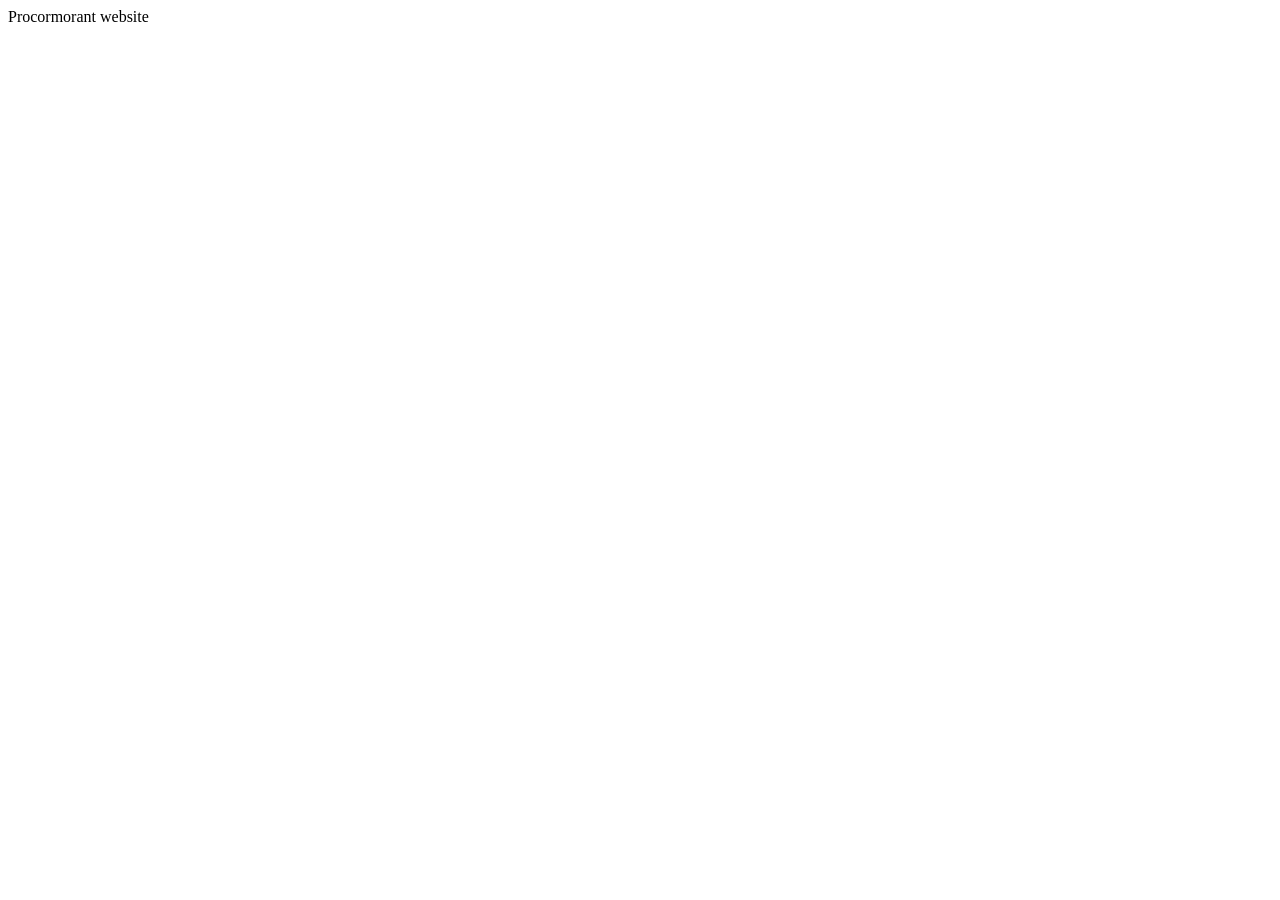
==== index.html @ 2707fc38 "First Commit" ====
<!DOCTYPE html>
<head>
<title>Procormorant - Business en IT Consultancy en Coaching</title>

</head>
<body>

    <div style="vertical-align: middle;">
        Procormorant website
    </div>
</body>

</html>
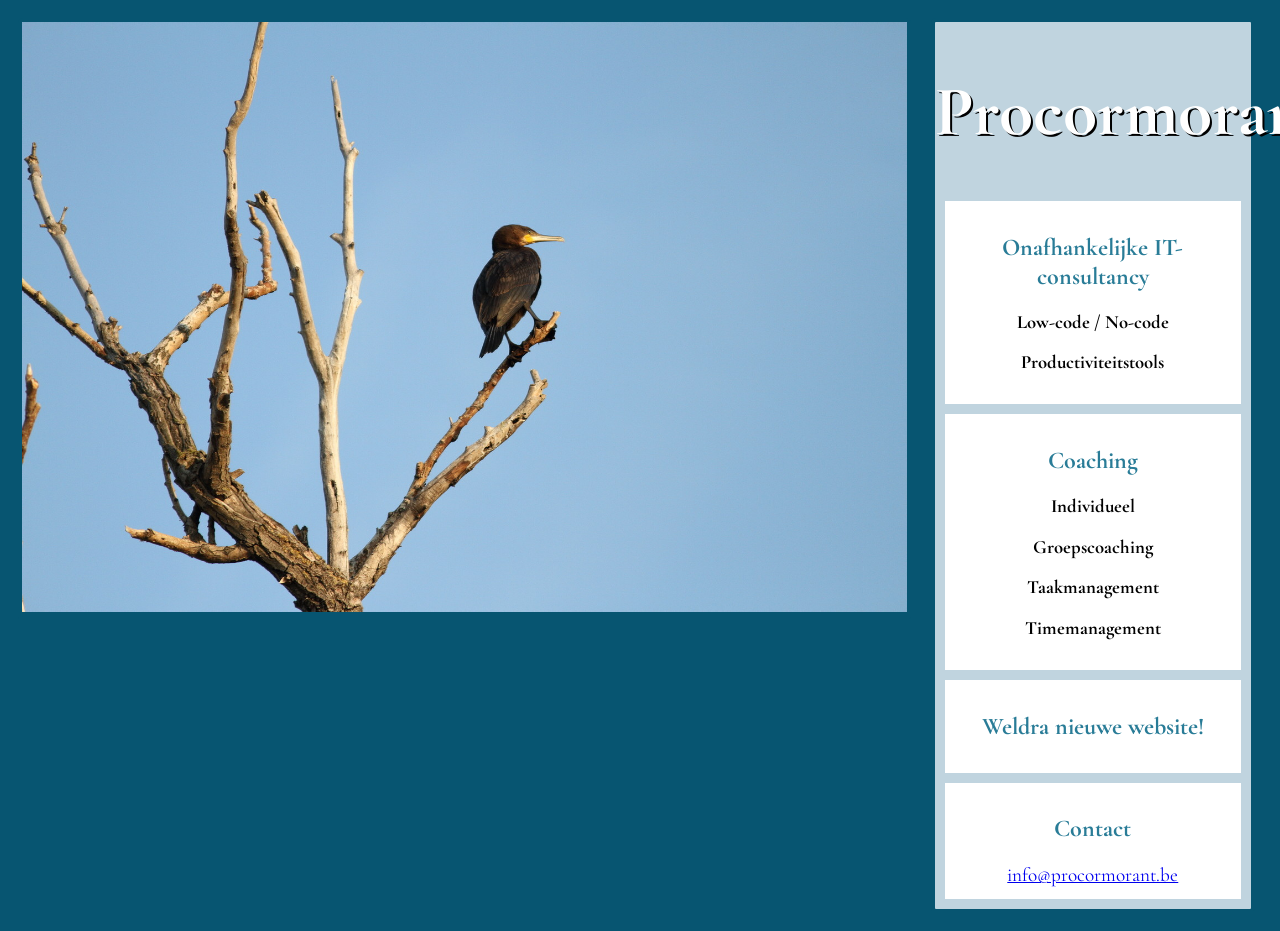
==== commit 160bc439: "Eerste ontwerp" ====
--- a/index.html
+++ b/index.html
@@ -1,13 +1,40 @@
 <!DOCTYPE html>
 <head>
+<meta name="viewport" content="width=device-width, initial-scale=1">
 <title>Procormorant - Business en IT Consultancy en Coaching</title>
-
+<link rel="preconnect" href="https://fonts.gstatic.com">
+<link href="https://fonts.googleapis.com/css2?family=Cormorant+Garamond:wght@500&display=swap" rel="stylesheet">
+<link rel="stylesheet" href="style.css">
 </head>
 <body>
+    <div class="row">
+        <div class="column left">
+            <img src="9085420_great-cormoran-on-dead-tree.jpg" />
+        </div>
+        <div class="column right">
 
-    <div style="vertical-align: middle;">
-        Procormorant website
-    </div>
+            <h1>Procormorant</h1>
+            <div class="info">
+                <h2>Onafhankelijke IT-consultancy</h2>
+                <h3>Low-code / No-code</h3> 
+                <h3>Productiviteitstools</h3> 
+            </div>
+            <div class="info">
+                <h2>Coaching</h2>
+               <h3>Individueel</h3> 
+               <h3>Groepscoaching</h3>
+               <h3>Taakmanagement</h3>
+               <h3>Timemanagement</h3>   
+            </div>
+            <div class="info">
+                <h2>Weldra nieuwe website!</h2>
+            </div>
+            <div class="info">
+                <h2>Contact</h2>
+                <a href="mailto:info@procormorant.be" style="font-size: larger;">info@procormorant.be</a>
+            </div>
+        </div>
+      </div> 
 </body>
 
 </html>
--- a/style.css
+++ b/style.css
@@ -0,0 +1,52 @@
+body{
+  font-family: 'Cormorant Garamond', serif;
+  background-color: #075571;
+}
+
+img{
+    max-width:100%;
+    max-height:100%
+}
+
+.column {
+    float: left;
+    border: 4px solid #075571;
+    border-radius: 5px;
+    margin: 10px;
+  }
+  
+  .left {
+    width: 70%;
+    
+  }
+  
+  .right {
+    width: 25%;
+    text-align: center;
+    background-color: #C0D4DF;
+  }
+  /* Clear floats after the columns */
+.row:after {
+    content: "";
+    display: table;
+    clear: both;
+}
+
+@media screen and (max-width: 600px) {
+    .column {
+      width: 100%;
+    }
+}
+.info{
+    padding: 12px;
+    margin: 10px;
+    background-color: #FFFFFF;
+}
+h2{
+    color: #297C97;
+}
+h1{
+    color: #FFFFFF;
+    text-shadow: 2px 2px black;
+    font-size: 70px;
+}
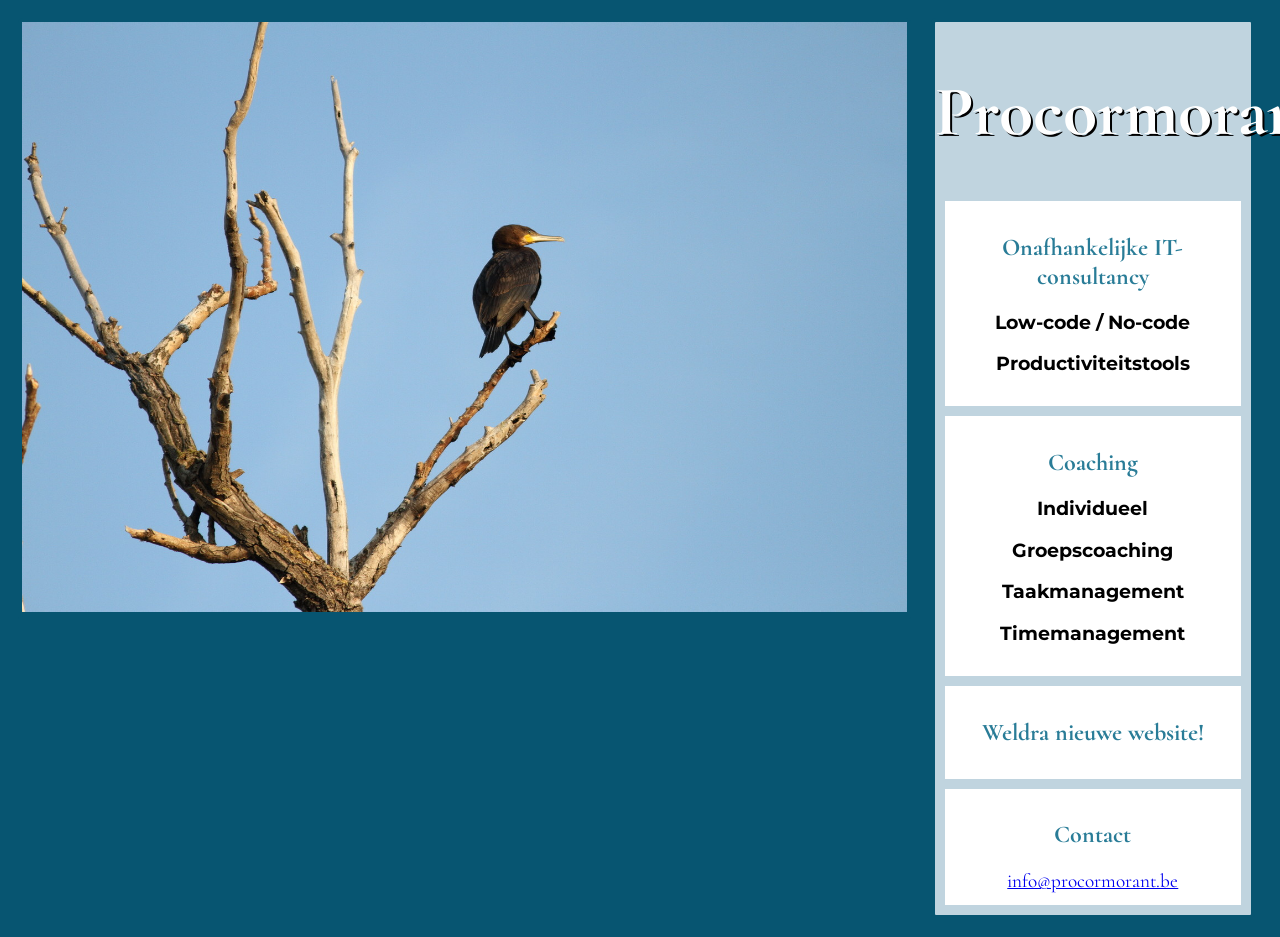
==== commit 7d52913d: "Font aanpassingen" ====
--- a/index.html
+++ b/index.html
@@ -2,8 +2,9 @@
 <head>
 <meta name="viewport" content="width=device-width, initial-scale=1">
 <title>Procormorant - Business en IT Consultancy en Coaching</title>
+
 <link rel="preconnect" href="https://fonts.gstatic.com">
-<link href="https://fonts.googleapis.com/css2?family=Cormorant+Garamond:wght@500&display=swap" rel="stylesheet">
+<link href="https://fonts.googleapis.com/css2?family=Cormorant:ital,wght@1,700&family=Montserrat&display=swap" rel="stylesheet">
 <link rel="stylesheet" href="style.css">
 </head>
 <body>
--- a/style.css
+++ b/style.css
@@ -1,5 +1,5 @@
 body{
-  font-family: 'Cormorant Garamond', serif;
+  font-family: 'Cormorant', serif;
   background-color: #075571;
 }
 
@@ -49,4 +49,8 @@
     color: #FFFFFF;
     text-shadow: 2px 2px black;
     font-size: 70px;
+}
+h3{
+  font-family: 'Montserrat', sans-serif;
+
 }
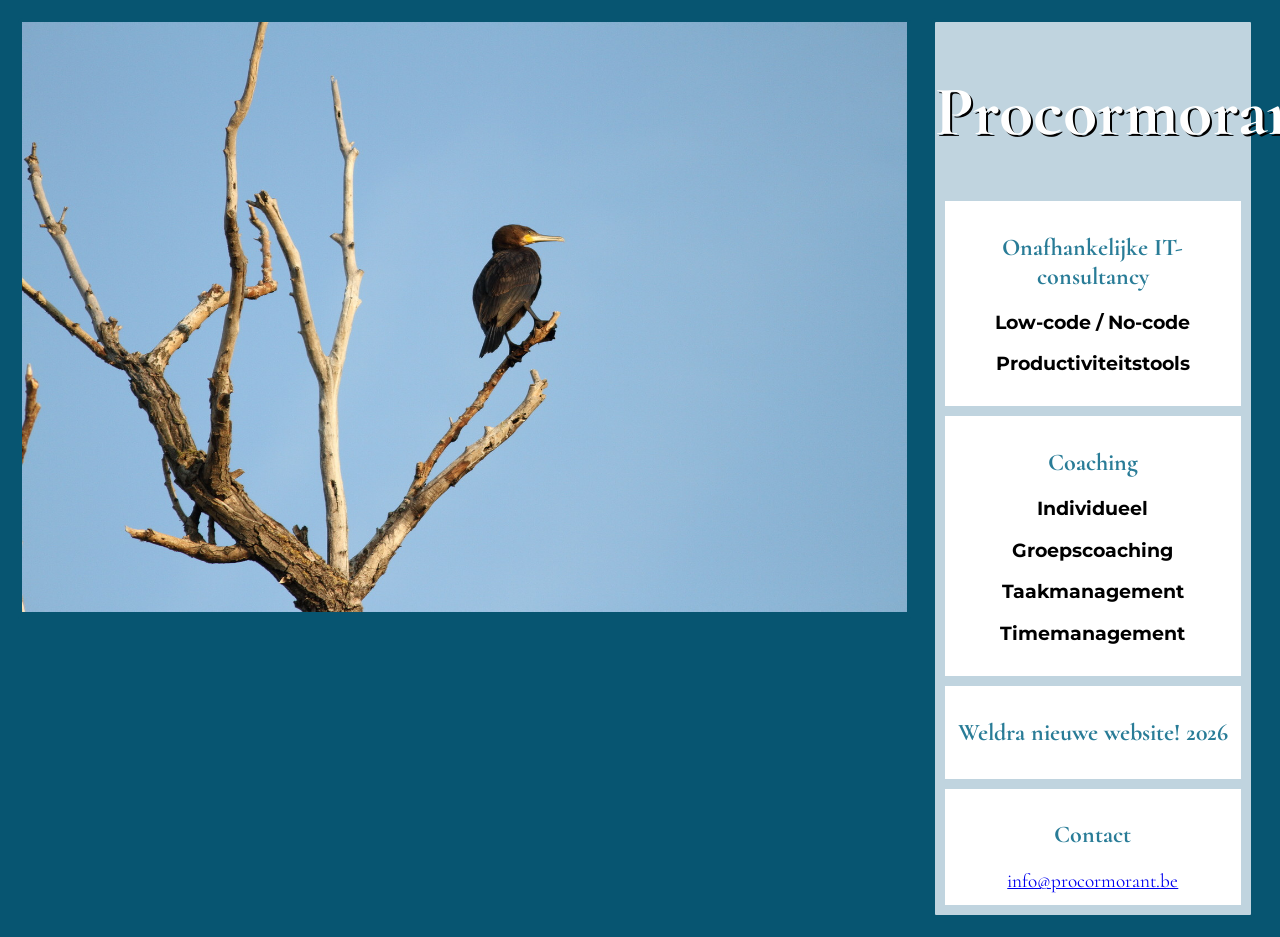
==== commit 21aeefc9: "testje" ====
--- a/index.html
+++ b/index.html
@@ -28,7 +28,7 @@
                <h3>Timemanagement</h3>   
             </div>
             <div class="info">
-                <h2>Weldra nieuwe website!</h2>
+                <h2>Weldra nieuwe website! 2026</h2>
             </div>
             <div class="info">
                 <h2>Contact</h2>
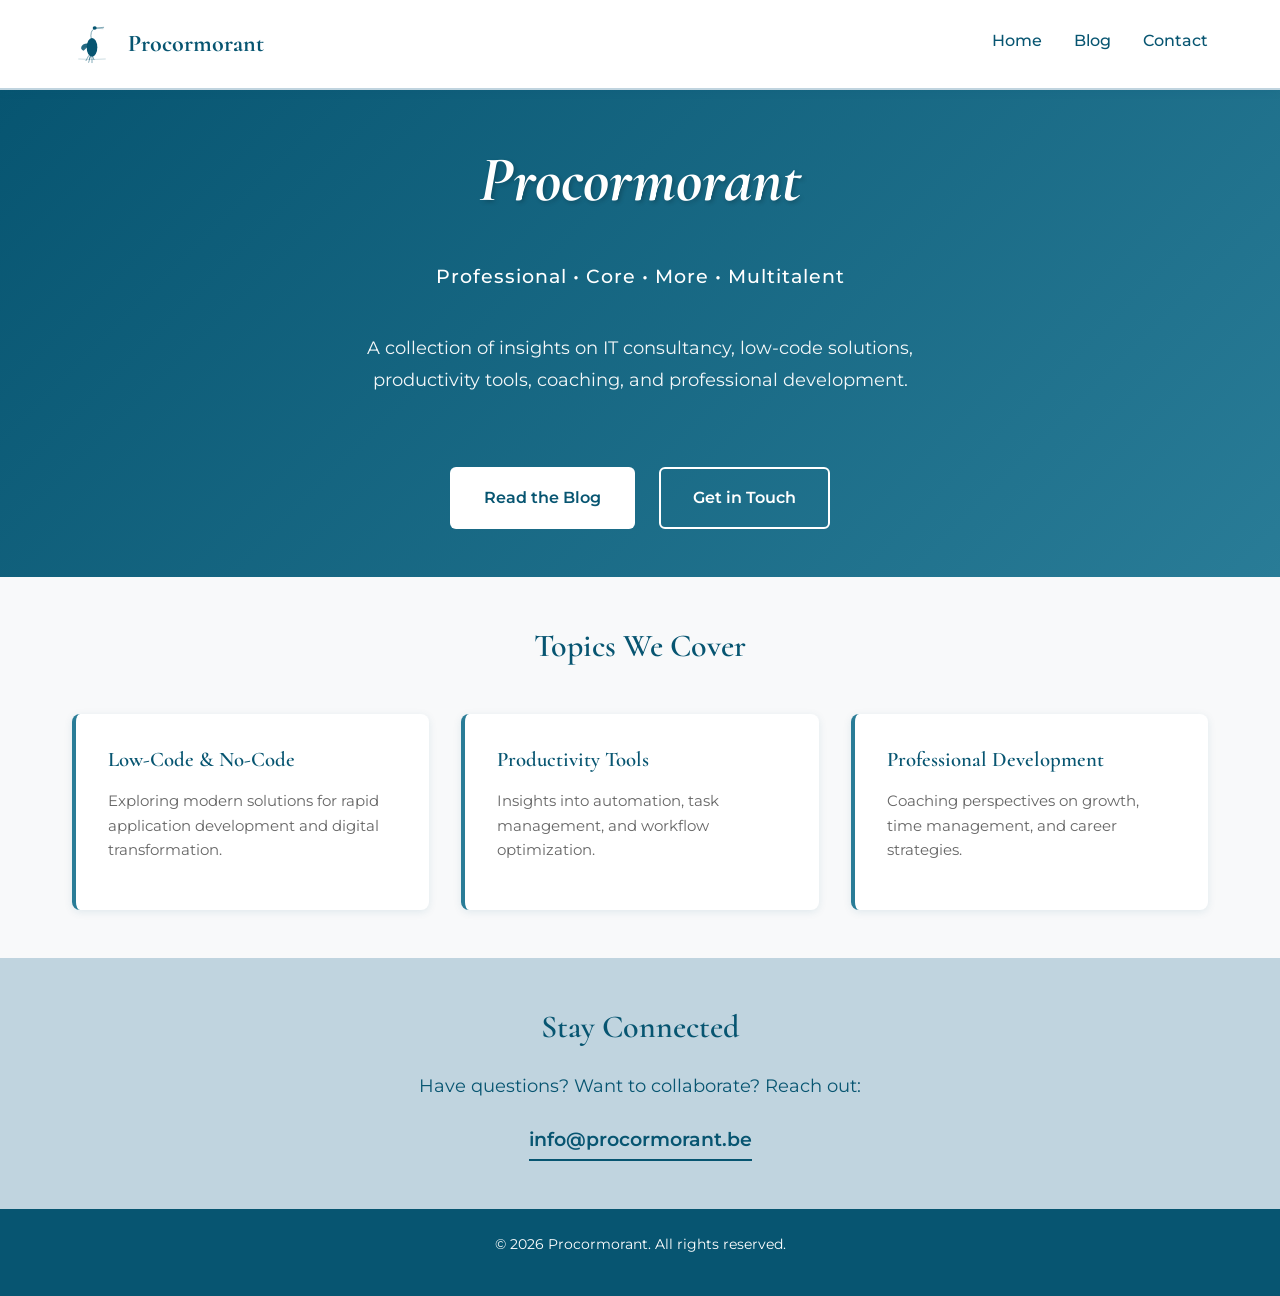
==== commit a7bb2d15: "test commit" ====
--- a/index.html
+++ b/index.html
@@ -1,41 +1,104 @@
 <!DOCTYPE html>
+<html lang="en">
 <head>
-<meta name="viewport" content="width=device-width, initial-scale=1">
-<title>Procormorant - Business en IT Consultancy en Coaching</title>
-
-<link rel="preconnect" href="https://fonts.gstatic.com">
-<link href="https://fonts.googleapis.com/css2?family=Cormorant:ital,wght@1,700&family=Montserrat&display=swap" rel="stylesheet">
-<link rel="stylesheet" href="style.css">
+    <meta charset="UTF-8">
+    <meta name="viewport" content="width=device-width, initial-scale=1">
+    <title>Procormorant - Blog & IT Reference</title>
+    <link rel="preconnect" href="https://fonts.gstatic.com">
+    <link href="https://fonts.googleapis.com/css2?family=Cormorant:ital,wght@0,400;0,600;1,700&family=Montserrat:wght@400;500;600&display=swap" rel="stylesheet">
+    <link rel="stylesheet" href="style.css">
+    <link rel="icon" href="cormorant-logo.svg" type="image/svg+xml">
 </head>
 <body>
-    <div class="row">
-        <div class="column left">
-            <img src="9085420_great-cormoran-on-dead-tree.jpg" />
-        </div>
-        <div class="column right">
-
-            <h1>Procormorant</h1>
-            <div class="info">
-                <h2>Onafhankelijke IT-consultancy</h2>
-                <h3>Low-code / No-code</h3> 
-                <h3>Productiviteitstools</h3> 
-            </div>
-            <div class="info">
-                <h2>Coaching</h2>
-               <h3>Individueel</h3> 
-               <h3>Groepscoaching</h3>
-               <h3>Taakmanagement</h3>
-               <h3>Timemanagement</h3>   
-            </div>
-            <div class="info">
-                <h2>Weldra nieuwe website! 2026</h2>
-            </div>
-            <div class="info">
-                <h2>Contact</h2>
-                <a href="mailto:info@procormorant.be" style="font-size: larger;">info@procormorant.be</a>
+    <!-- Header -->
+    <header class="header">
+        <div class="container">
+            <div class="header-content">
+                <div class="logo">
+                    <svg viewBox="0 0 120 120" xmlns="http://www.w3.org/2000/svg" width="40" height="40">
+                        <defs>
+                            <style>
+                                .body { fill: #075571; }
+                                .detail { fill: none; stroke: #075571; stroke-width: 1.5; stroke-linecap: round; stroke-linejoin: round; }
+                            </style>
+                        </defs>
+                        <ellipse cx="60" cy="70" rx="16" ry="28" class="body"/>
+                        <path d="M 58 45 Q 55 35 58 25 Q 60 18 65 15" class="detail" stroke-width="5"/>
+                        <ellipse cx="68" cy="12" rx="6" ry="5" class="body"/>
+                        <path d="M 72 12 L 95 10" class="detail" stroke-width="3"/>
+                        <path d="M 72 13 L 93 14" class="detail" stroke-width="2" opacity="0.6"/>
+                        <circle cx="70" cy="10" r="1.5" class="body"/>
+                        <path d="M 55 60 Q 35 55 28 68 Q 25 75 35 80" class="body" opacity="0.85"/>
+                        <path d="M 50 62 Q 38 58 32 68" class="detail" opacity="0.6" stroke-width="1"/>
+                        <path d="M 48 68 Q 36 65 30 73" class="detail" opacity="0.6" stroke-width="1"/>
+                        <path d="M 50 95 L 42 110" class="detail" stroke-width="2.5"/>
+                        <path d="M 55 98 L 50 115" class="detail" stroke-width="2.5"/>
+                        <path d="M 60 98 L 60 116" class="detail" stroke-width="2.5"/>
+                        <line x1="55" y1="96" x2="52" y2="106" class="detail"/>
+                        <line x1="62" y1="97" x2="66" y2="107" class="detail"/>
+                        <path d="M 20 105 Q 60 108 100 105" class="detail" opacity="0.4" stroke-width="2"/>
+                    </svg>
+                    <span class="brand-name">Procormorant</span>
+                </div>
+                <nav class="nav">
+                    <a href="#home">Home</a>
+                    <a href="blog.html">Blog</a>
+                    <a href="#contact">Contact</a>
+                </nav>
             </div>
         </div>
-      </div> 
+    </header>
+
+    <!-- Hero Section -->
+    <section class="hero" id="home">
+        <div class="container">
+            <div class="hero-content">
+                <h1>Procormorant</h1>
+                <p class="tagline">Professional • Core • More • Multitalent</p>
+                <p class="description">A collection of insights on IT consultancy, low-code solutions, productivity tools, coaching, and professional development.</p>
+                <div class="cta-buttons">
+                    <a href="blog.html" class="btn btn-primary">Read the Blog</a>
+                    <a href="#contact" class="btn btn-secondary">Get in Touch</a>
+                </div>
+            </div>
+        </div>
+    </section>
+
+    <!-- Featured Topics -->
+    <section class="topics">
+        <div class="container">
+            <h2>Topics We Cover</h2>
+            <div class="topics-grid">
+                <div class="topic-card">
+                    <h3>Low-Code & No-Code</h3>
+                    <p>Exploring modern solutions for rapid application development and digital transformation.</p>
+                </div>
+                <div class="topic-card">
+                    <h3>Productivity Tools</h3>
+                    <p>Insights into automation, task management, and workflow optimization.</p>
+                </div>
+                <div class="topic-card">
+                    <h3>Professional Development</h3>
+                    <p>Coaching perspectives on growth, time management, and career strategies.</p>
+                </div>
+            </div>
+        </div>
+    </section>
+
+    <!-- Contact Section -->
+    <section class="contact" id="contact">
+        <div class="container">
+            <h2>Stay Connected</h2>
+            <p>Have questions? Want to collaborate? Reach out:</p>
+            <a href="mailto:info@procormorant.be" class="contact-link">info@procormorant.be</a>
+        </div>
+    </section>
+
+    <!-- Footer -->
+    <footer class="footer">
+        <div class="container">
+            <p>&copy; 2026 Procormorant. All rights reserved.</p>
+        </div>
+    </footer>
 </body>
-
 </html>
--- a/style.css
+++ b/style.css
@@ -1,56 +1,540 @@
-body{
+/* ===== CSS Variables ===== */
+:root {
+  --color-dark-teal: #075571;
+  --color-medium-teal: #297C97;
+  --color-light-teal: #C0D4DF;
+  --color-white: #FFFFFF;
+  --color-off-white: #F8F9FA;
+  --color-text: #333333;
+  --spacing-xs: 0.5rem;
+  --spacing-sm: 1rem;
+  --spacing-md: 1.5rem;
+  --spacing-lg: 2rem;
+  --spacing-xl: 3rem;
+  --transition: all 0.3s ease;
+}
+
+/* ===== Reset & Base Styles ===== */
+* {
+  margin: 0;
+  padding: 0;
+  box-sizing: border-box;
+}
+
+html {
+  scroll-behavior: smooth;
+}
+
+body {
+  font-family: 'Montserrat', sans-serif;
+  color: var(--color-text);
+  line-height: 1.6;
+  background-color: var(--color-white);
+}
+
+/* ===== Typography ===== */
+h1, h2, h3, h4, h5, h6 {
   font-family: 'Cormorant', serif;
-  background-color: #075571;
-}
-
-img{
-    max-width:100%;
-    max-height:100%
-}
-
-.column {
-    float: left;
-    border: 4px solid #075571;
-    border-radius: 5px;
-    margin: 10px;
-  }
-  
-  .left {
-    width: 70%;
-    
-  }
-  
-  .right {
-    width: 25%;
+  font-weight: 600;
+  line-height: 1.3;
+}
+
+h1 {
+  font-size: 3.5rem;
+  color: var(--color-dark-teal);
+  margin-bottom: var(--spacing-sm);
+  font-style: italic;
+  font-weight: 700;
+}
+
+h2 {
+  font-size: 2rem;
+  color: var(--color-dark-teal);
+  margin-bottom: var(--spacing-md);
+}
+
+h3 {
+  font-size: 1.3rem;
+  color: var(--color-medium-teal);
+  margin-bottom: var(--spacing-sm);
+}
+
+p {
+  margin-bottom: var(--spacing-sm);
+}
+
+a {
+  color: var(--color-medium-teal);
+  text-decoration: none;
+  transition: var(--transition);
+}
+
+a:hover {
+  color: var(--color-dark-teal);
+}
+
+/* ===== Container & Layout ===== */
+.container {
+  max-width: 1200px;
+  margin: 0 auto;
+  padding: 0 var(--spacing-lg);
+}
+
+/* ===== Header ===== */
+.header {
+  background-color: var(--color-white);
+  border-bottom: 2px solid var(--color-light-teal);
+  padding: var(--spacing-md) 0;
+  position: sticky;
+  top: 0;
+  z-index: 100;
+  box-shadow: 0 2px 8px rgba(7, 85, 113, 0.1);
+}
+
+.header-content {
+  display: flex;
+  justify-content: space-between;
+  align-items: center;
+}
+
+.logo {
+  display: flex;
+  align-items: center;
+  gap: var(--spacing-sm);
+  font-size: 1.5rem;
+}
+
+.logo svg {
+  width: 40px;
+  height: 40px;
+}
+
+.brand-name {
+  font-family: 'Cormorant', serif;
+  font-size: 1.5rem;
+  font-weight: 700;
+  color: var(--color-dark-teal);
+}
+
+.nav {
+  display: flex;
+  gap: var(--spacing-lg);
+}
+
+.nav a {
+  font-family: 'Montserrat', sans-serif;
+  font-weight: 500;
+  color: var(--color-dark-teal);
+  border-bottom: 2px solid transparent;
+  padding-bottom: 4px;
+}
+
+.nav a:hover {
+  border-bottom-color: var(--color-medium-teal);
+}
+
+/* ===== Hero Section ===== */
+.hero {
+  background: linear-gradient(135deg, var(--color-dark-teal) 0%, var(--color-medium-teal) 100%);
+  color: var(--color-white);
+  padding: var(--spacing-xl) var(--spacing-lg);
+  text-align: center;
+}
+
+.hero-content {
+  display: flex;
+  flex-direction: column;
+  align-items: center;
+  gap: var(--spacing-md);
+}
+
+.hero h1 {
+  color: var(--color-white);
+  font-size: 4rem;
+  text-shadow: 2px 2px 4px rgba(0, 0, 0, 0.2);
+}
+
+.tagline {
+  font-size: 1.2rem;
+  font-weight: 500;
+  letter-spacing: 1px;
+}
+
+.description {
+  font-size: 1.1rem;
+  max-width: 600px;
+  line-height: 1.8;
+  opacity: 0.95;
+}
+
+/* ===== Buttons ===== */
+.cta-buttons {
+  display: flex;
+  gap: var(--spacing-md);
+  justify-content: center;
+  flex-wrap: wrap;
+  margin-top: var(--spacing-lg);
+}
+
+.btn {
+  padding: var(--spacing-sm) var(--spacing-lg);
+  border-radius: 6px;
+  font-weight: 600;
+  font-family: 'Montserrat', sans-serif;
+  font-size: 1rem;
+  display: inline-block;
+  transition: var(--transition);
+  border: 2px solid transparent;
+}
+
+.btn-primary {
+  background-color: var(--color-white);
+  color: var(--color-dark-teal);
+}
+
+.btn-primary:hover {
+  background-color: var(--color-light-teal);
+  transform: translateY(-2px);
+  box-shadow: 0 4px 12px rgba(0, 0, 0, 0.15);
+}
+
+.btn-secondary {
+  background-color: transparent;
+  color: var(--color-white);
+  border-color: var(--color-white);
+}
+
+.btn-secondary:hover {
+  background-color: var(--color-white);
+  color: var(--color-dark-teal);
+  transform: translateY(-2px);
+}
+
+/* ===== Topics Section ===== */
+.topics {
+  padding: var(--spacing-xl) var(--spacing-lg);
+  background-color: var(--color-off-white);
+}
+
+.topics h2 {
+  text-align: center;
+  margin-bottom: var(--spacing-xl);
+}
+
+.topics-grid {
+  display: grid;
+  grid-template-columns: repeat(auto-fit, minmax(300px, 1fr));
+  gap: var(--spacing-lg);
+}
+
+.topic-card {
+  background-color: var(--color-white);
+  padding: var(--spacing-lg);
+  border-radius: 8px;
+  border-left: 4px solid var(--color-medium-teal);
+  box-shadow: 0 2px 8px rgba(7, 85, 113, 0.1);
+  transition: var(--transition);
+}
+
+.topic-card:hover {
+  transform: translateY(-4px);
+  box-shadow: 0 8px 16px rgba(7, 85, 113, 0.15);
+}
+
+.topic-card h3 {
+  color: var(--color-dark-teal);
+}
+
+.topic-card p {
+  color: #666;
+  font-size: 0.95rem;
+}
+
+/* ===== Contact Section ===== */
+.contact {
+  background-color: var(--color-light-teal);
+  padding: var(--spacing-xl) var(--spacing-lg);
+  text-align: center;
+}
+
+.contact h2 {
+  color: var(--color-dark-teal);
+}
+
+.contact p {
+  font-size: 1.1rem;
+  margin-bottom: var(--spacing-md);
+  color: var(--color-dark-teal);
+}
+
+.contact-link {
+  display: inline-block;
+  font-size: 1.2rem;
+  font-weight: 600;
+  color: var(--color-dark-teal);
+  border-bottom: 2px solid var(--color-dark-teal);
+  padding-bottom: 4px;
+  transition: var(--transition);
+}
+
+.contact-link:hover {
+  color: var(--color-medium-teal);
+  border-bottom-color: var(--color-medium-teal);
+}
+
+/* ===== Footer ===== */
+.footer {
+  background-color: var(--color-dark-teal);
+  color: var(--color-white);
+  padding: var(--spacing-md) var(--spacing-lg);
+  text-align: center;
+  font-size: 0.9rem;
+}
+
+/* ===== Blog Listing Styles ===== */
+.blog-header {
+  background: linear-gradient(135deg, var(--color-dark-teal) 0%, var(--color-medium-teal) 100%);
+  color: var(--color-white);
+  padding: var(--spacing-xl) var(--spacing-lg);
+  text-align: center;
+  margin-bottom: var(--spacing-xl);
+}
+
+.blog-header h1 {
+  color: var(--color-white);
+  margin-bottom: var(--spacing-sm);
+}
+
+.blog-container {
+  max-width: 900px;
+  margin: 0 auto;
+  padding: 0 var(--spacing-lg);
+}
+
+.posts-grid {
+  display: grid;
+  grid-template-columns: 1fr;
+  gap: var(--spacing-lg);
+  margin-bottom: var(--spacing-xl);
+}
+
+.post-card {
+  background-color: var(--color-white);
+  border: 1px solid var(--color-light-teal);
+  border-radius: 8px;
+  padding: var(--spacing-lg);
+  transition: var(--transition);
+}
+
+.post-card:hover {
+  box-shadow: 0 8px 16px rgba(7, 85, 113, 0.15);
+  border-color: var(--color-medium-teal);
+}
+
+.post-meta {
+  font-size: 0.85rem;
+  color: #999;
+  margin-bottom: var(--spacing-sm);
+}
+
+.post-category {
+  display: inline-block;
+  background-color: var(--color-light-teal);
+  color: var(--color-dark-teal);
+  padding: 4px 12px;
+  border-radius: 20px;
+  font-size: 0.8rem;
+  font-weight: 600;
+  margin-right: var(--spacing-xs);
+}
+
+.post-title {
+  color: var(--color-dark-teal);
+  margin-bottom: var(--spacing-sm);
+}
+
+.post-excerpt {
+  color: #666;
+  margin-bottom: var(--spacing-md);
+  line-height: 1.8;
+}
+
+.post-link {
+  display: inline-block;
+  color: var(--color-medium-teal);
+  font-weight: 600;
+  border-bottom: 2px solid var(--color-light-teal);
+  padding-bottom: 2px;
+  transition: var(--transition);
+}
+
+.post-link:hover {
+  color: var(--color-dark-teal);
+  border-bottom-color: var(--color-dark-teal);
+}
+
+/* ===== Blog Post Styles ===== */
+.article {
+  max-width: 800px;
+  margin: 0 auto;
+  padding: 0 var(--spacing-lg);
+  line-height: 1.9;
+}
+
+.article-header {
+  background: linear-gradient(135deg, var(--color-dark-teal) 0%, var(--color-medium-teal) 100%);
+  color: var(--color-white);
+  padding: var(--spacing-xl) var(--spacing-lg);
+  text-align: center;
+  margin-bottom: var(--spacing-xl);
+}
+
+.article-header h1 {
+  color: var(--color-white);
+  font-size: 2.5rem;
+}
+
+.article-meta {
+  text-align: center;
+  color: rgba(255, 255, 255, 0.9);
+  font-size: 0.95rem;
+}
+
+.article-content {
+  background-color: var(--color-white);
+  padding: var(--spacing-xl) 0;
+}
+
+.article-content h2 {
+  margin-top: var(--spacing-xl);
+  margin-bottom: var(--spacing-md);
+}
+
+.article-content h3 {
+  margin-top: var(--spacing-lg);
+  margin-bottom: var(--spacing-sm);
+}
+
+.article-content p {
+  margin-bottom: var(--spacing-md);
+}
+
+.article-content ul,
+.article-content ol {
+  margin-left: var(--spacing-lg);
+  margin-bottom: var(--spacing-md);
+}
+
+.article-content li {
+  margin-bottom: var(--spacing-xs);
+}
+
+.article-content code {
+  background-color: var(--color-off-white);
+  padding: 2px 6px;
+  border-radius: 3px;
+  font-family: 'Courier New', monospace;
+  font-size: 0.9rem;
+  color: var(--color-dark-teal);
+}
+
+.article-content pre {
+  background-color: #f4f4f4;
+  padding: var(--spacing-md);
+  border-radius: 6px;
+  overflow-x: auto;
+  margin-bottom: var(--spacing-md);
+  border-left: 4px solid var(--color-medium-teal);
+}
+
+.article-footer {
+  border-top: 2px solid var(--color-light-teal);
+  padding-top: var(--spacing-lg);
+  margin-top: var(--spacing-xl);
+  text-align: center;
+}
+
+.back-link {
+  display: inline-block;
+  margin-top: var(--spacing-lg);
+}
+
+/* ===== Responsive Design ===== */
+@media screen and (max-width: 768px) {
+  .container {
+    padding: 0 var(--spacing-md);
+  }
+
+  h1 {
+    font-size: 2.5rem;
+  }
+
+  h2 {
+    font-size: 1.5rem;
+  }
+
+  .hero h1 {
+    font-size: 2.5rem;
+  }
+
+  .header-content {
+    flex-direction: column;
+    gap: var(--spacing-md);
+  }
+
+  .nav {
+    gap: var(--spacing-md);
+    font-size: 0.9rem;
+  }
+
+  .cta-buttons {
+    flex-direction: column;
+    align-items: center;
+  }
+
+  .btn {
+    width: 100%;
+    max-width: 300px;
     text-align: center;
-    background-color: #C0D4DF;
-  }
-  /* Clear floats after the columns */
-.row:after {
-    content: "";
-    display: table;
-    clear: both;
-}
-
-@media screen and (max-width: 600px) {
-    .column {
-      width: 100%;
-    }
-}
-.info{
-    padding: 12px;
-    margin: 10px;
-    background-color: #FFFFFF;
-}
-h2{
-    color: #297C97;
-}
-h1{
-    color: #FFFFFF;
-    text-shadow: 2px 2px black;
-    font-size: 70px;
-}
-h3{
-  font-family: 'Montserrat', sans-serif;
-
+  }
+
+  .topics-grid {
+    grid-template-columns: 1fr;
+  }
+
+  .article-header h1 {
+    font-size: 1.8rem;
+  }
+}
+
+@media screen and (max-width: 480px) {
+  h1 {
+    font-size: 2rem;
+  }
+
+  h2 {
+    font-size: 1.2rem;
+  }
+
+  .hero h1 {
+    font-size: 2rem;
+  }
+
+  .nav {
+    flex-direction: column;
+    gap: var(--spacing-sm);
+    font-size: 0.85rem;
+  }
+
+  .description {
+    font-size: 1rem;
+  }
+
+  .post-card {
+    padding: var(--spacing-md);
+  }
+
+  .article-content {
+    padding: var(--spacing-lg) 0;
+  }
 }
